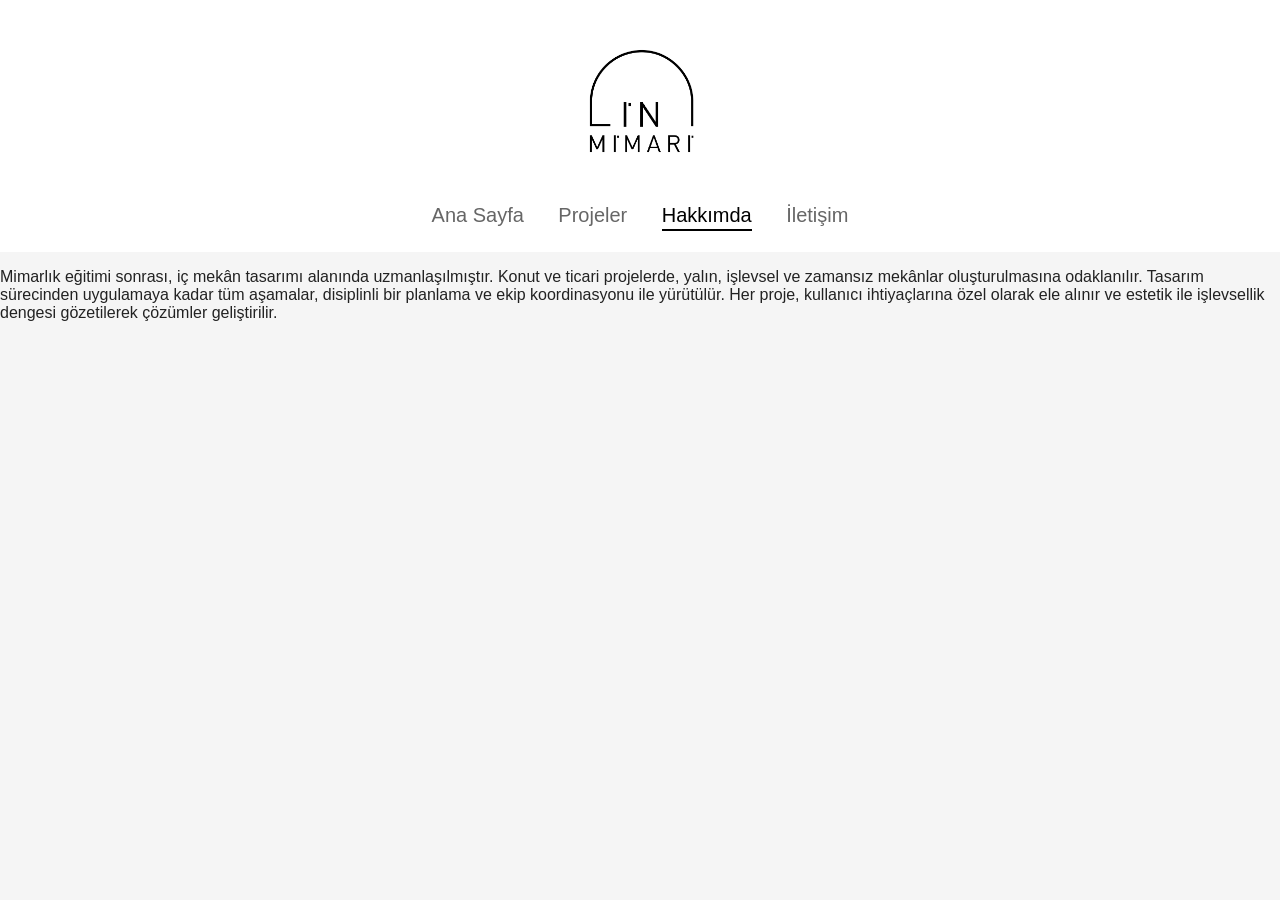
==== hakkimda.html @ 7c8b69ea "Update hakkimda.html" ====
<!DOCTYPE html>
<html lang="tr">
<head>
<meta charset="UTF-8">
<title>Hakkımda</title>
<link rel="stylesheet" href="style.css">
</head>
<body>

<header>
<img src="images/lin2.png" class="logo">

<nav>
<a href="index.html">Ana Sayfa</a>
<a href="projeler.html">Projeler</a>
<a href="hakkimda.html" class="active">Hakkımda</a>
<a href="iletisim.html">İletişim</a>
</nav>
</header>

<section class="about">
<p>
Mimarlık eğitimi sonrası, iç mekân tasarımı alanında uzmanlaşılmıştır.

Konut ve ticari projelerde, yalın, işlevsel ve zamansız mekânlar oluşturulmasına odaklanılır.

Tasarım sürecinden uygulamaya kadar tüm aşamalar, disiplinli bir planlama ve ekip koordinasyonu ile yürütülür.

Her proje, kullanıcı ihtiyaçlarına özel olarak ele alınır ve estetik ile işlevsellik dengesi gözetilerek çözümler geliştirilir.
</p>
</section>

</body>
</html>
---- style.css ----
body {
    font-family: Helvetica, Arial, sans-serif;
    margin: 0;
    background: #f5f5f5;
    color: #222;
}

/* HEADER */
header {
    padding: 25px 20px;
    text-align: center;
    background: white;
}

/* LOGO */
.logo {
    height: 160px;
    margin-bottom: 15px;
}

/* NAV */
nav a {
    margin: 0 15px;
    text-decoration: none;
    color: #666;
    font-size: 20px;
    position: relative;
}

/* aktif link */
nav a.active {
    color: black;
    font-weight: 500;
}

/* alt çizgi efekti */
nav a.active::after {
    content: "";
    position: absolute;
    left: 0;
    bottom: -5px;
    width: 100%;
    height: 2px;
    background: black;
}

/* BAŞLIK */
.section-title {
    text-align: center;
    margin: 40px 0 10px;
    font-size: 25px;
    font-weight: 500;
}

/* GRID */
.projects {
    display: grid;
    grid-template-columns: repeat(2, 1fr);
    gap: 40px;
    padding: 60px;
    max-width: 1200px;
    margin: 0 auto;
}

/* ITEM */
.project-item {
    text-align: center;
    margin-top: 12px;
    font-size: 22px; 
    color: #444;
}

/* GÖRSEL */
.image-box {
    width: 100%;
    aspect-ratio: 3 / 2.3;
    overflow: hidden;
    border-radius: 15px;
    background: #eee;
}

.image-box img {
    width: 100%;
    height: 100%;
    object-fit: cover;
    object-position: top;
    transition: 0.3s;
}

.image-box:hover img {
    transform: scale(1.05);
}
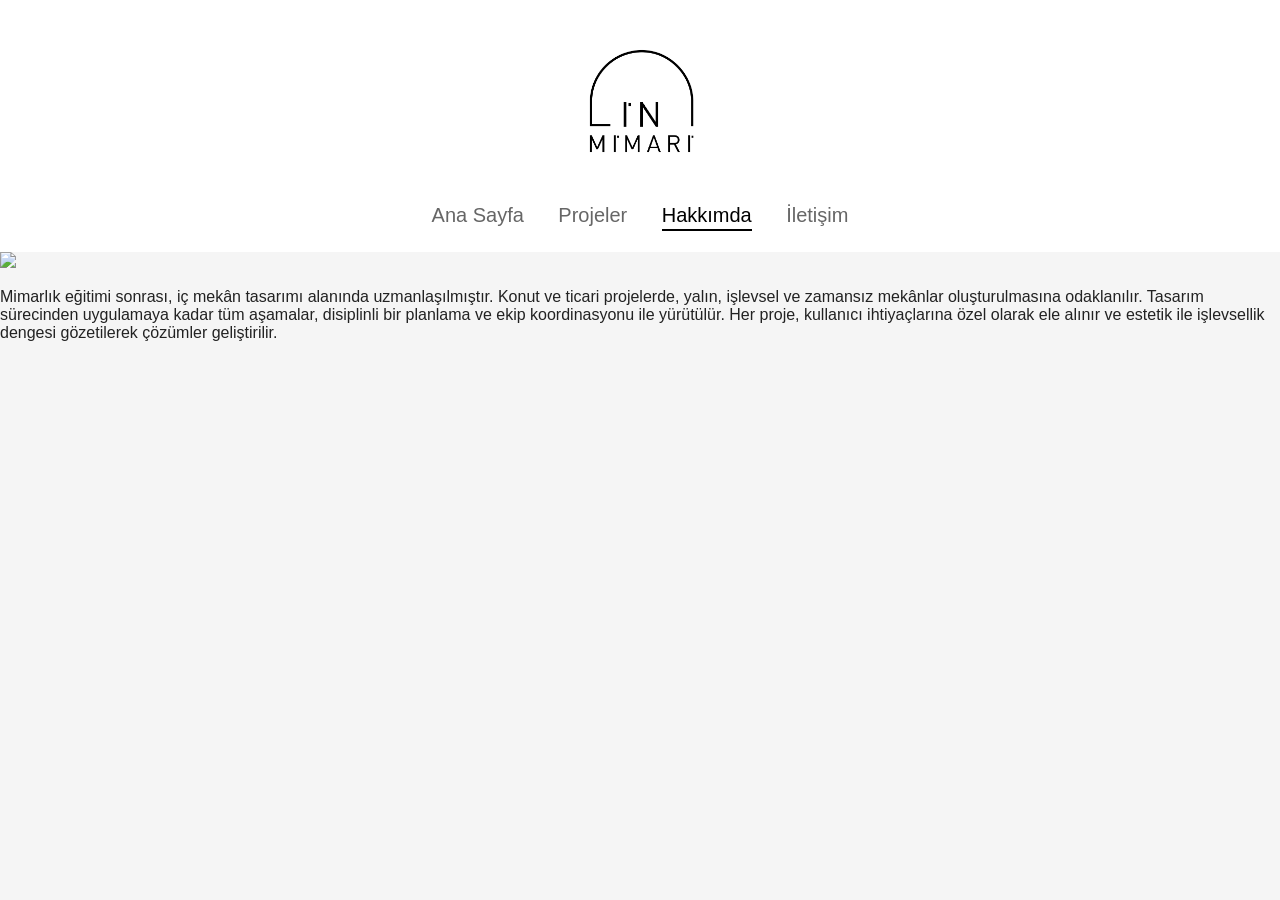
==== commit f1d4ad39: "Update hakkimda.html" ====
--- a/hakkimda.html
+++ b/hakkimda.html
@@ -19,6 +19,15 @@
 </header>
 
 <section class="about">
+
+  <div class="about-container">
+
+    <div class="about-image">
+      <img src="images/ben.png">
+    </div>
+
+    <div class="about-text">
+  
 <p>
 Mimarlık eğitimi sonrası, iç mekân tasarımı alanında uzmanlaşılmıştır.
 
--- a/style.css
+++ b/style.css
@@ -73,7 +73,7 @@
 /* GÖRSEL */
 .image-box {
     width: 100%;
-    aspect-ratio: 3 / 2.3;
+    aspect-ratio: 3 / 1.8;
     overflow: hidden;
     border-radius: 15px;
     background: #eee;
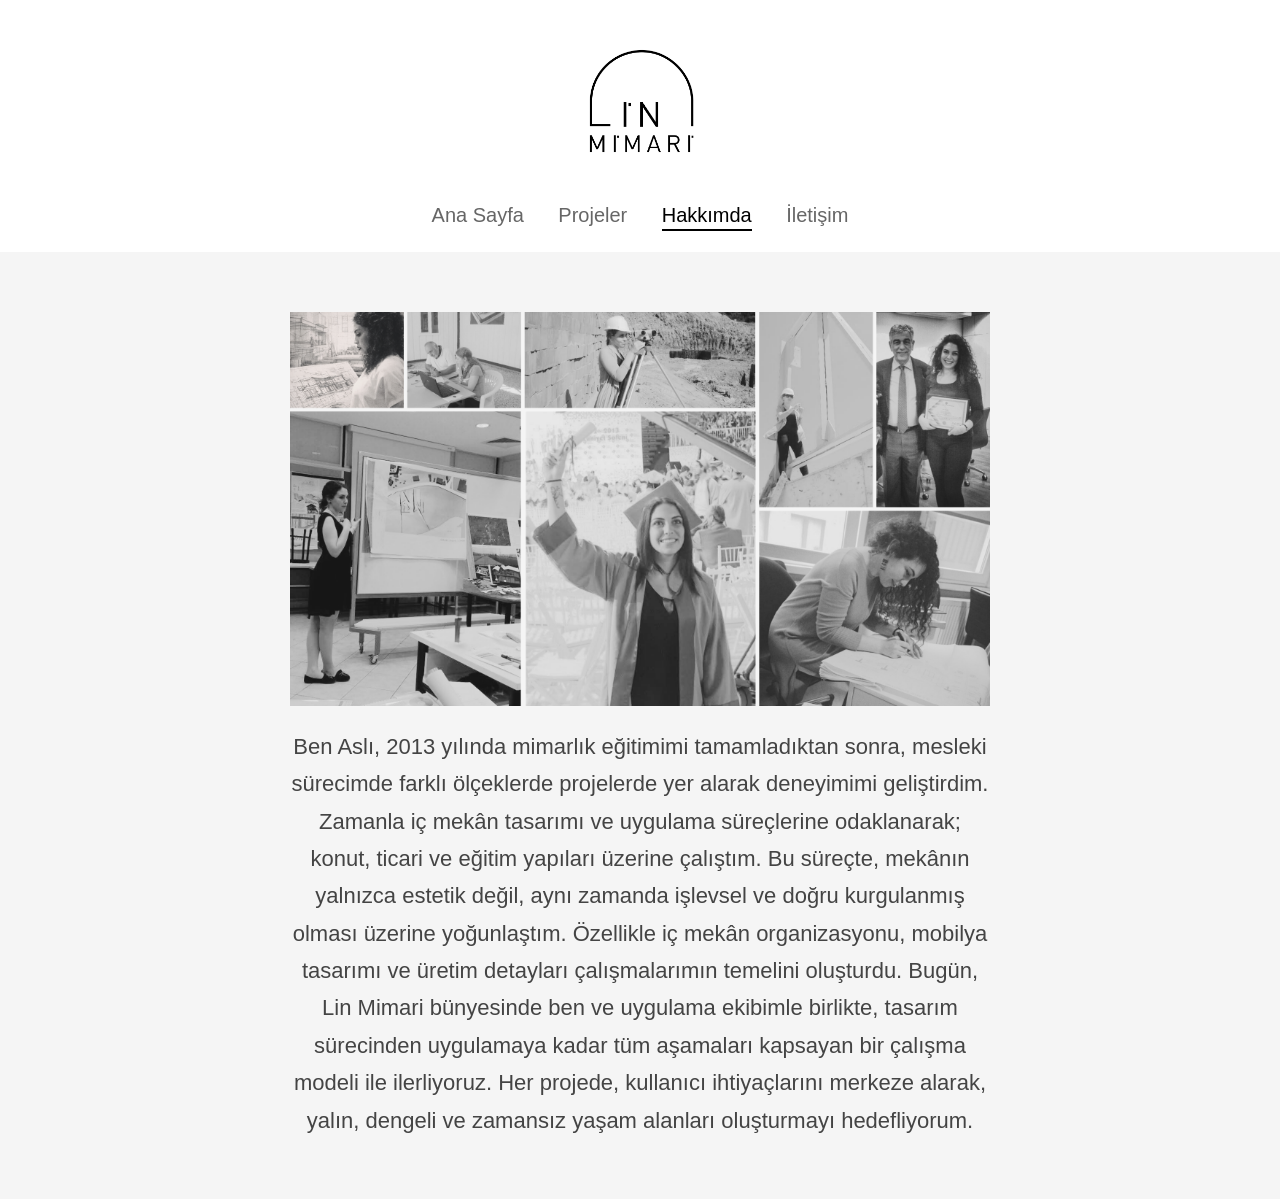
==== commit 7d7a8c60: "Update hakkimda.html" ====
--- a/hakkimda.html
+++ b/hakkimda.html
@@ -29,13 +29,17 @@
     <div class="about-text">
   
 <p>
-Mimarlık eğitimi sonrası, iç mekân tasarımı alanında uzmanlaşılmıştır.
+Ben Aslı,
+  
+  2013 yılında mimarlık eğitimimi tamamladıktan sonra, mesleki sürecimde farklı ölçeklerde projelerde yer alarak deneyimimi geliştirdim.
+  
+  Zamanla iç mekân tasarımı ve uygulama süreçlerine odaklanarak; konut, ticari ve eğitim yapıları üzerine çalıştım. 
+Bu süreçte, mekânın yalnızca estetik değil, aynı zamanda işlevsel ve doğru kurgulanmış olması üzerine yoğunlaştım. 
+Özellikle iç mekân organizasyonu, mobilya tasarımı ve üretim detayları çalışmalarımın temelini oluşturdu.
 
-Konut ve ticari projelerde, yalın, işlevsel ve zamansız mekânlar oluşturulmasına odaklanılır.
+  Bugün, Lin Mimari bünyesinde ben ve uygulama ekibimle birlikte, tasarım sürecinden uygulamaya kadar tüm aşamaları kapsayan bir çalışma modeli ile ilerliyoruz.
 
-Tasarım sürecinden uygulamaya kadar tüm aşamalar, disiplinli bir planlama ve ekip koordinasyonu ile yürütülür.
-
-Her proje, kullanıcı ihtiyaçlarına özel olarak ele alınır ve estetik ile işlevsellik dengesi gözetilerek çözümler geliştirilir.
+  Her projede, kullanıcı ihtiyaçlarını merkeze alarak, yalın, dengeli ve zamansız yaşam alanları oluşturmayı hedefliyorum.
 </p>
 </section>
 
--- a/style.css
+++ b/style.css
@@ -90,3 +90,29 @@
 .image-box:hover img {
     transform: scale(1.05);
 }
+
+/* HAKKIMDA METİN DÜZENİ */
+
+.about {
+    max-width: 700px;
+    margin: 60px auto;
+    padding: 0 20px;
+    text-align: center;
+}
+
+.about p {
+    font-size: 22px;
+    line-height: 1.7;
+    color: #444;
+}
+
+.about-image {
+    width: 100%;
+    max-width: 100%;
+}
+
+.about-image img {
+    width: 100%;
+    height: auto;
+    display: block;
+}
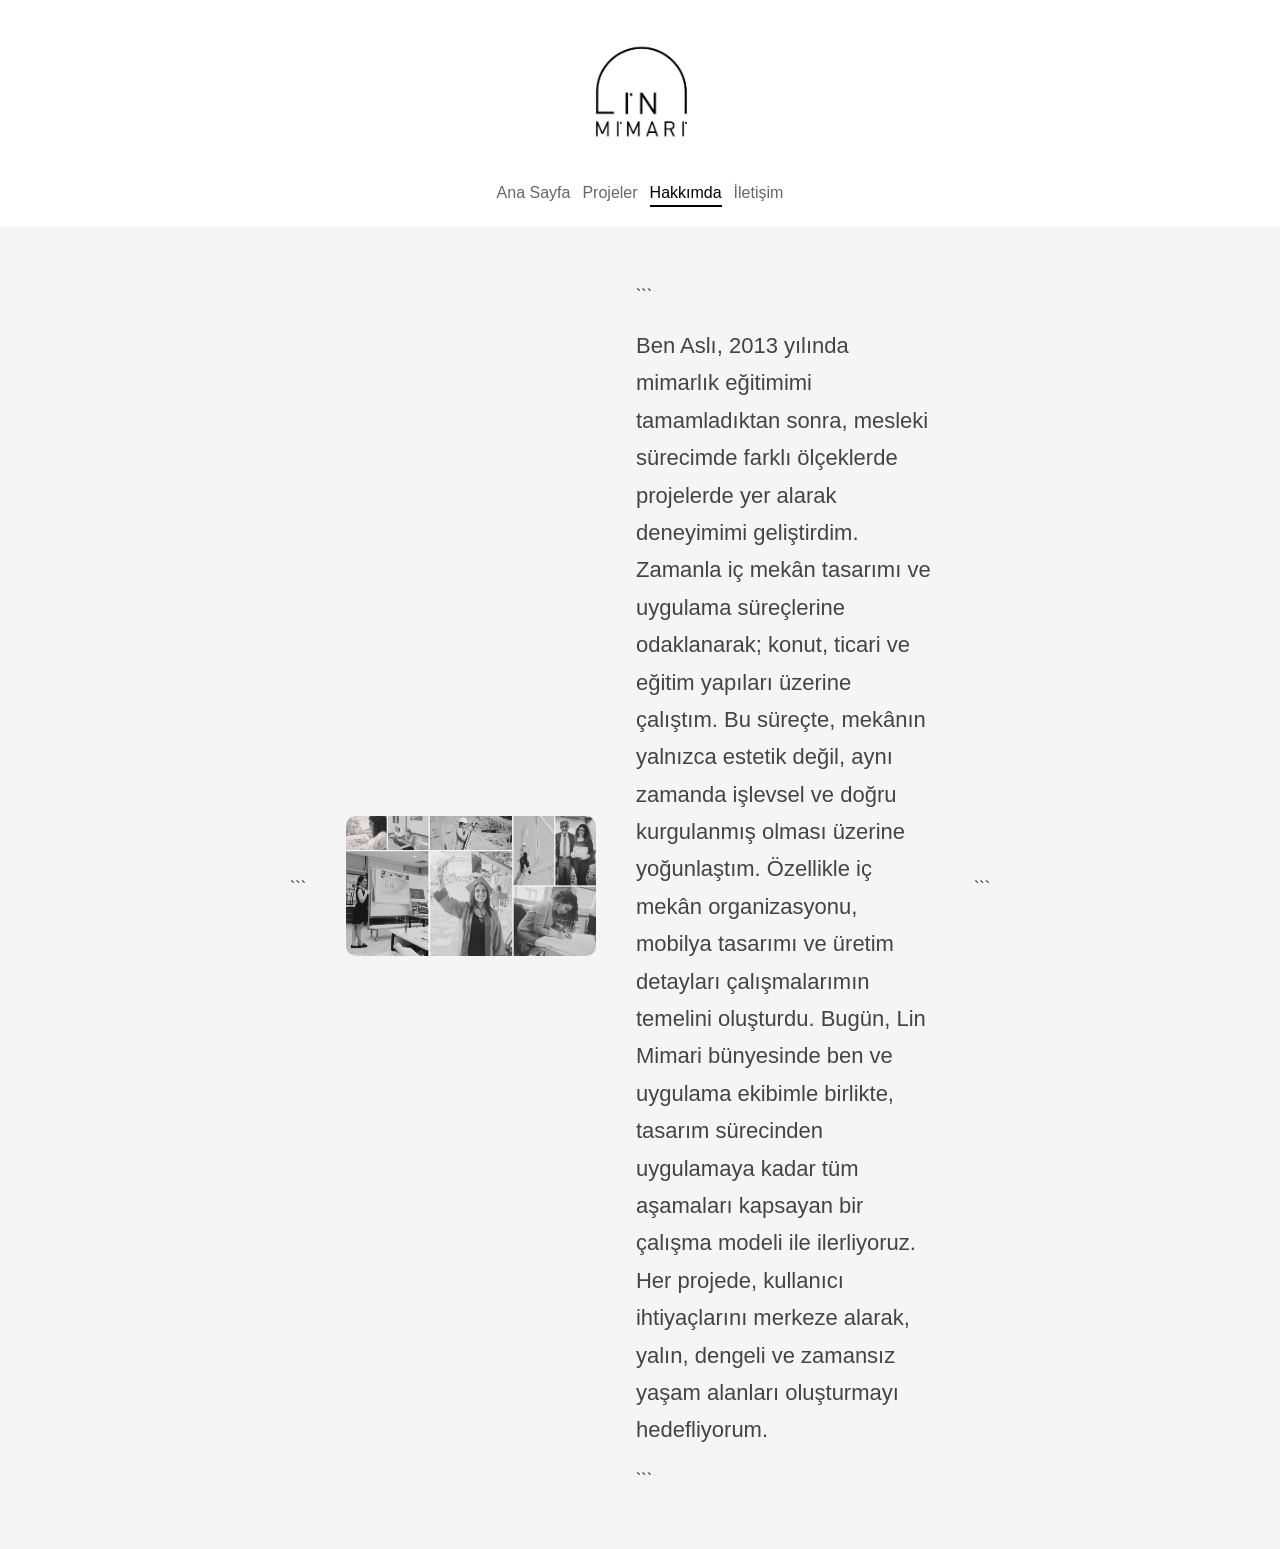
==== commit bede143c: "Update hakkimda.html" ====
--- a/hakkimda.html
+++ b/hakkimda.html
@@ -1,11 +1,14 @@
 <!DOCTYPE html>
+
 <html lang="tr">
 <head>
 <meta charset="UTF-8">
+<meta name="viewport" content="width=device-width, initial-scale=1.0">
 <title>Hakkımda</title>
 <link rel="stylesheet" href="style.css">
 </head>
-<body>
+
+<body class="home">
 
 <header>
 <img src="images/lin2.png" class="logo">
@@ -22,25 +25,37 @@
 
   <div class="about-container">
 
-    <div class="about-image">
-      <img src="images/ben.png">
-    </div>
+```
+<div class="about-image">
+  <img src="images/ben.png">
+</div>
 
-    <div class="about-text">
-  
+<div class="about-text">
+```
+
 <p>
 Ben Aslı,
-  
-  2013 yılında mimarlık eğitimimi tamamladıktan sonra, mesleki sürecimde farklı ölçeklerde projelerde yer alarak deneyimimi geliştirdim.
-  
-  Zamanla iç mekân tasarımı ve uygulama süreçlerine odaklanarak; konut, ticari ve eğitim yapıları üzerine çalıştım. 
-Bu süreçte, mekânın yalnızca estetik değil, aynı zamanda işlevsel ve doğru kurgulanmış olması üzerine yoğunlaştım. 
+
+2013 yılında mimarlık eğitimimi tamamladıktan sonra, mesleki sürecimde farklı ölçeklerde projelerde yer alarak deneyimimi geliştirdim.
+
+Zamanla iç mekân tasarımı ve uygulama süreçlerine odaklanarak; konut, ticari ve eğitim yapıları üzerine çalıştım.
+
+Bu süreçte, mekânın yalnızca estetik değil, aynı zamanda işlevsel ve doğru kurgulanmış olması üzerine yoğunlaştım.
+
 Özellikle iç mekân organizasyonu, mobilya tasarımı ve üretim detayları çalışmalarımın temelini oluşturdu.
 
-  Bugün, Lin Mimari bünyesinde ben ve uygulama ekibimle birlikte, tasarım sürecinden uygulamaya kadar tüm aşamaları kapsayan bir çalışma modeli ile ilerliyoruz.
+Bugün, Lin Mimari bünyesinde ben ve uygulama ekibimle birlikte, tasarım sürecinden uygulamaya kadar tüm aşamaları kapsayan bir çalışma modeli ile ilerliyoruz.
 
-  Her projede, kullanıcı ihtiyaçlarını merkeze alarak, yalın, dengeli ve zamansız yaşam alanları oluşturmayı hedefliyorum.
+Her projede, kullanıcı ihtiyaçlarını merkeze alarak, yalın, dengeli ve zamansız yaşam alanları oluşturmayı hedefliyorum.
+
 </p>
+
+```
+</div>
+```
+
+  </div>
+
 </section>
 
 </body>
--- a/style.css
+++ b/style.css
@@ -1,118 +1,145 @@
 body {
-    font-family: Helvetica, Arial, sans-serif;
-    margin: 0;
-    background: #f5f5f5;
-    color: #222;
+font-family: Helvetica, Arial, sans-serif;
+margin: 0;
+background: #f5f5f5;
+color: #222;
+overflow-x: hidden;
 }
 
 /* HEADER */
 header {
-    padding: 25px 20px;
-    text-align: center;
-    background: white;
+padding: 25px 20px;
+text-align: center;
+background: white;
 }
 
 /* LOGO */
 .logo {
-    height: 160px;
-    margin-bottom: 15px;
+height: 140px;
+margin-bottom: 15px;
 }
 
 /* NAV */
+nav {
+display: flex;
+justify-content: center;
+align-items: center;
+gap: 12px;
+}
+
 nav a {
-    margin: 0 15px;
-    text-decoration: none;
-    color: #666;
-    font-size: 20px;
-    position: relative;
+text-decoration: none;
+color: #666;
+font-size: 16px;
+position: relative;
 }
 
 /* aktif link */
 nav a.active {
-    color: black;
-    font-weight: 500;
+color: black;
+font-weight: 500;
 }
 
-/* alt çizgi efekti */
+/* alt çizgi */
 nav a.active::after {
-    content: "";
-    position: absolute;
-    left: 0;
-    bottom: -5px;
-    width: 100%;
-    height: 2px;
-    background: black;
+content: "";
+position: absolute;
+left: 0;
+bottom: -5px;
+width: 100%;
+height: 2px;
+background: black;
 }
 
 /* BAŞLIK */
 .section-title {
-    text-align: center;
-    margin: 40px 0 10px;
-    font-size: 25px;
-    font-weight: 500;
+text-align: center;
+margin: 40px 0 20px;
+font-size: clamp(22px, 4vw, 32px);
+font-weight: 500;
 }
 
-/* GRID */
-.projects {
-    display: grid;
-    grid-template-columns: repeat(2, 1fr);
-    gap: 40px;
-    padding: 60px;
-    max-width: 1200px;
-    margin: 0 auto;
+/* ANA BLOK */
+.about {
+max-width: 700px;
+margin: 60px auto;
+padding: 0 20px;
+text-align: left;
 }
 
-/* ITEM */
-.project-item {
-    text-align: center;
-    margin-top: 12px;
-    font-size: 22px; 
-    color: #444;
+/* METİN */
+.about p {
+font-size: clamp(16px, 2.5vw, 22px);
+line-height: 1.7;
+color: #444;
+}
+
+/* LİSTE */
+.about li {
+font-size: clamp(16px, 2.5vw, 22px);
+margin-bottom: 10px;
+}
+
+/* HAKKIMDA GRID */
+.about-container {
+display: flex;
+gap: 40px;
+align-items: center;
+}
+
+.about-image img {
+width: 250px;
+border-radius: 10px;
+}
+
+.about-text {
+flex: 1;
 }
 
 /* GÖRSEL */
-.image-box {
-    width: 100%;
-    aspect-ratio: 3 / 1.8;
-    overflow: hidden;
-    border-radius: 15px;
-    background: #eee;
+.content-image {
+width: 100%;
+max-width: 800px;
+display: block;
+margin: 30px auto;
+border-radius: 10px;
 }
 
-.image-box img {
-    width: 100%;
-    height: 100%;
-    object-fit: cover;
-    object-position: top;
-    transition: 0.3s;
+/* FOOTER */
+footer {
+text-align: center;
+padding: 30px;
+color: #777;
 }
 
-.image-box:hover img {
-    transform: scale(1.05);
+/* MOBİL */
+@media (max-width: 768px) {
+
+```
+.logo {
+    height: 110px;
 }
 
-/* HAKKIMDA METİN DÜZENİ */
+nav a {
+    font-size: 13px;
+}
 
 .about {
-    max-width: 700px;
-    margin: 60px auto;
-    padding: 0 20px;
+    margin: 40px auto;
+}
+
+.about-container {
+    flex-direction: column;
     text-align: center;
 }
 
-.about p {
-    font-size: 22px;
-    line-height: 1.7;
-    color: #444;
+.about-image img {
+    width: 180px;
 }
 
-.about-image {
-    width: 100%;
-    max-width: 100%;
+.section-title {
+    text-align: left;
 }
+```
 
-.about-image img {
-    width: 100%;
-    height: auto;
-    display: block;
 }
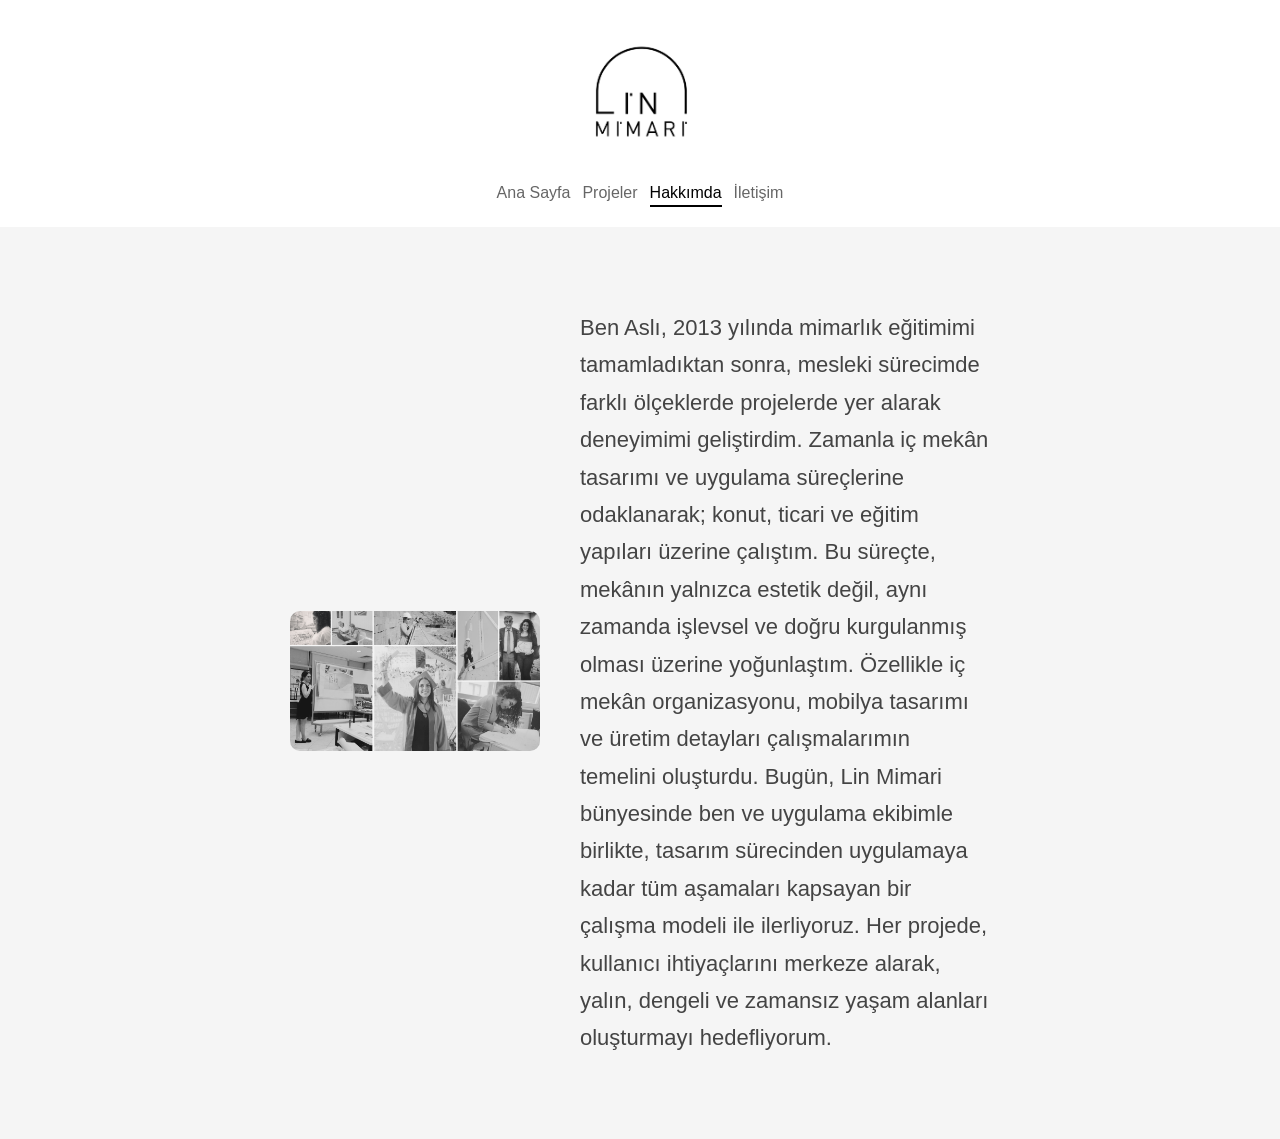
==== commit 72661549: "Update hakkimda.html" ====
--- a/hakkimda.html
+++ b/hakkimda.html
@@ -1,14 +1,11 @@
 <!DOCTYPE html>
-
 <html lang="tr">
 <head>
 <meta charset="UTF-8">
-<meta name="viewport" content="width=device-width, initial-scale=1.0">
 <title>Hakkımda</title>
 <link rel="stylesheet" href="style.css">
 </head>
-
-<body class="home">
+<body>
 
 <header>
 <img src="images/lin2.png" class="logo">
@@ -25,37 +22,25 @@
 
   <div class="about-container">
 
-```
-<div class="about-image">
-  <img src="images/ben.png">
-</div>
+    <div class="about-image">
+      <img src="images/ben.png">
+    </div>
 
-<div class="about-text">
-```
-
+    <div class="about-text">
+  
 <p>
 Ben Aslı,
-
-2013 yılında mimarlık eğitimimi tamamladıktan sonra, mesleki sürecimde farklı ölçeklerde projelerde yer alarak deneyimimi geliştirdim.
-
-Zamanla iç mekân tasarımı ve uygulama süreçlerine odaklanarak; konut, ticari ve eğitim yapıları üzerine çalıştım.
-
-Bu süreçte, mekânın yalnızca estetik değil, aynı zamanda işlevsel ve doğru kurgulanmış olması üzerine yoğunlaştım.
-
+  
+  2013 yılında mimarlık eğitimimi tamamladıktan sonra, mesleki sürecimde farklı ölçeklerde projelerde yer alarak deneyimimi geliştirdim.
+  
+  Zamanla iç mekân tasarımı ve uygulama süreçlerine odaklanarak; konut, ticari ve eğitim yapıları üzerine çalıştım. 
+Bu süreçte, mekânın yalnızca estetik değil, aynı zamanda işlevsel ve doğru kurgulanmış olması üzerine yoğunlaştım. 
 Özellikle iç mekân organizasyonu, mobilya tasarımı ve üretim detayları çalışmalarımın temelini oluşturdu.
 
-Bugün, Lin Mimari bünyesinde ben ve uygulama ekibimle birlikte, tasarım sürecinden uygulamaya kadar tüm aşamaları kapsayan bir çalışma modeli ile ilerliyoruz.
+  Bugün, Lin Mimari bünyesinde ben ve uygulama ekibimle birlikte, tasarım sürecinden uygulamaya kadar tüm aşamaları kapsayan bir çalışma modeli ile ilerliyoruz.
 
-Her projede, kullanıcı ihtiyaçlarını merkeze alarak, yalın, dengeli ve zamansız yaşam alanları oluşturmayı hedefliyorum.
-
+  Her projede, kullanıcı ihtiyaçlarını merkeze alarak, yalın, dengeli ve zamansız yaşam alanları oluşturmayı hedefliyorum.
 </p>
-
-```
-</div>
-```
-
-  </div>
-
 </section>
 
 </body>
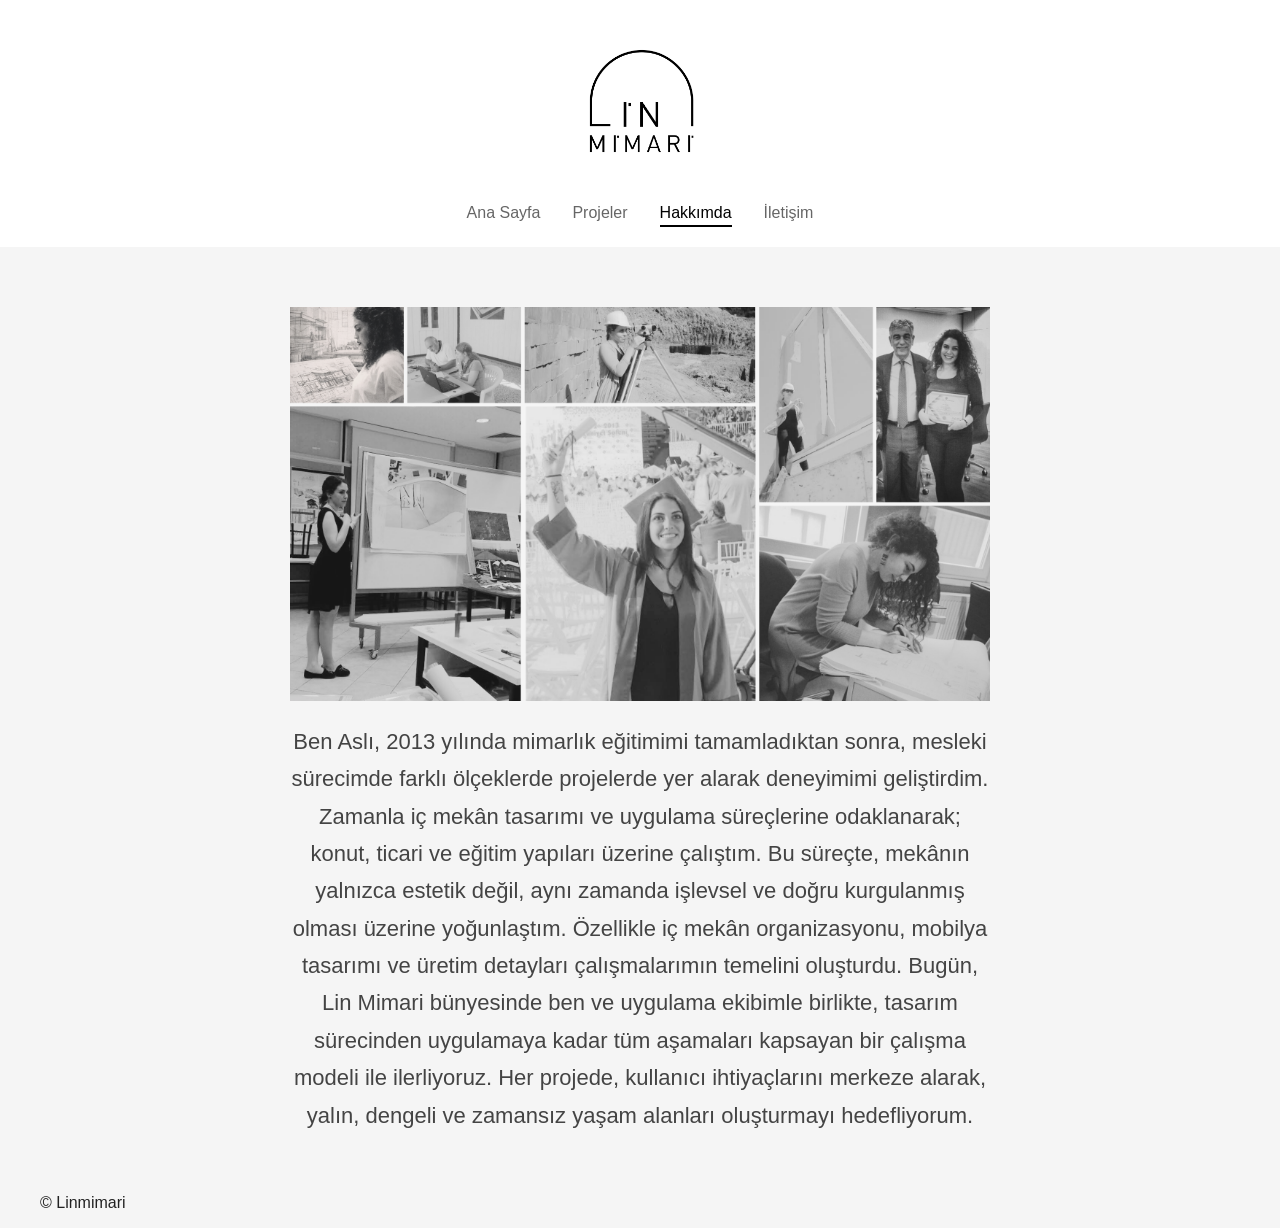
==== commit 389b2baa: "Update hakkimda.html" ====
--- a/hakkimda.html
+++ b/hakkimda.html
@@ -42,6 +42,9 @@
   Her projede, kullanıcı ihtiyaçlarını merkeze alarak, yalın, dengeli ve zamansız yaşam alanları oluşturmayı hedefliyorum.
 </p>
 </section>
+<footer>
+        <p>© Linmimari</p>
+</footer>
 
 </body>
 </html>
--- a/style.css
+++ b/style.css
@@ -1,145 +1,206 @@
+
 body {
-font-family: Helvetica, Arial, sans-serif;
-margin: 0;
-background: #f5f5f5;
-color: #222;
-overflow-x: hidden;
+    font-family: Helvetica, Arial, sans-serif;
+    margin: 0;
+    background: #f5f5f5;
+    color: #222;
+    overflow-x: hidden;
 }
 
 /* HEADER */
 header {
-padding: 25px 20px;
-text-align: center;
-background: white;
+    padding: 25px 20px;
+    text-align: center;
+    background: white;
 }
 
 /* LOGO */
 .logo {
-height: 140px;
-margin-bottom: 15px;
+    height: 160px;
+    margin-bottom: 15px;
 }
 
 /* NAV */
 nav {
-display: flex;
-justify-content: center;
-align-items: center;
-gap: 12px;
+    display: flex;
+    justify-content: center;
+    align-items: center;
+    gap: 12px;
+    flex-wrap: nowrap;
 }
 
 nav a {
-text-decoration: none;
-color: #666;
-font-size: 16px;
-position: relative;
+    margin: 0 10px;
+    text-decoration: none;
+    color: #666;
+    font-size: 16px;
+    position: relative;
 }
 
 /* aktif link */
 nav a.active {
-color: black;
-font-weight: 500;
+    color: black;
+    font-weight: 500;
 }
 
 /* alt çizgi */
 nav a.active::after {
-content: "";
-position: absolute;
-left: 0;
-bottom: -5px;
-width: 100%;
-height: 2px;
-background: black;
+    content: "";
+    position: absolute;
+    left: 0;
+    bottom: -5px;
+    width: 100%;
+    height: 2px;
+    background: black;
 }
 
 /* BAŞLIK */
 .section-title {
-text-align: center;
-margin: 40px 0 20px;
-font-size: clamp(22px, 4vw, 32px);
-font-weight: 500;
-}
-
-/* ANA BLOK */
+    text-align: center;
+    margin: 40px 0 20px;
+    font-size: 32px;
+    font-weight: 500;
+}
+
+/* ORTAK İÇERİK BLOĞU */
 .about {
-max-width: 700px;
-margin: 60px auto;
-padding: 0 20px;
-text-align: left;
-}
-
-/* METİN */
+    max-width: 700px;
+    margin: 60px auto;
+    padding: 0 20px;
+    text-align: center;
+}
+
+/* 🔥 TÜM METİNLER (ANASAYFA + HAKKIMDA AYNI) */
 .about p {
-font-size: clamp(16px, 2.5vw, 22px);
-line-height: 1.7;
-color: #444;
-}
-
-/* LİSTE */
+    font-size: 22px;
+    line-height: 1.7;
+    color: #444;
+}
+
+/* ANASAYFA SOL HİZALI */
+body.home .about {
+    text-align: left;
+}
+
+/* SERVICES */
+.about ul {
+    padding-left: 20px;
+    text-align: left;
+}
+
 .about li {
-font-size: clamp(16px, 2.5vw, 22px);
-margin-bottom: 10px;
-}
-
-/* HAKKIMDA GRID */
-.about-container {
-display: flex;
-gap: 40px;
-align-items: center;
-}
-
+    font-size: 22px;
+    margin-bottom: 10px;
+}
+
+/* PROJECT GRID */
+.projects {
+    display: grid;
+    grid-template-columns: repeat(2, 1fr);
+    gap: 40px;
+    padding: 60px;
+    max-width: 1200px;
+    margin: 0 auto;
+}
+
+/* PROJECT TEXT */
+.project-item {
+    text-align: center;
+    margin-top: 12px;
+    font-size: 18px;
+    color: #444;
+}
+
+/* IMAGE */
+.image-box {
+    width: 100%;
+    aspect-ratio: 3 / 1.8;
+    overflow: hidden;
+    border-radius: 15px;
+    background: #eee;
+}
+
+.image-box img {
+    width: 100%;
+    height: 100%;
+    object-fit: cover;
+    object-position: top;
+    transition: 0.3s;
+}
+
+.image-box:hover img {
+    transform: scale(1.05);
+}
+
+/* HAKKIMDA GÖRSEL */
 .about-image img {
-width: 250px;
-border-radius: 10px;
-}
-
-.about-text {
-flex: 1;
-}
-
-/* GÖRSEL */
+    width: 100%;
+    height: auto;
+    display: block;
+}
+
+/* METİN ALTI GÖRSEL */
 .content-image {
-width: 100%;
-max-width: 800px;
-display: block;
-margin: 30px auto;
-border-radius: 10px;
-}
-
-/* FOOTER */
-footer {
-text-align: center;
-padding: 30px;
-color: #777;
-}
-
-/* MOBİL */
-@media (max-width: 768px) {
-
-```
-.logo {
-    height: 110px;
-}
-
-nav a {
-    font-size: 13px;
-}
-
-.about {
-    margin: 40px auto;
-}
-
-.about-container {
-    flex-direction: column;
-    text-align: center;
-}
-
-.about-image img {
-    width: 180px;
-}
-
-.section-title {
-    text-align: left;
-}
-```
-
-}
+    width: 100%;
+    max-width: 800px;
+    display: block;
+    margin: 30px auto;
+    border-radius: 10px;
+}
+
+/* MOBİL NAV */
+@media (max-width: 600px) {
+    nav a {
+        font-size: 13px;
+        margin: 0 6px;
+    }
+}
+
+/* İLETİŞİM SAYFASI */
+
+.contact {
+    max-width: 600px;
+    margin: 80px auto;
+    padding: 0 20px;
+    text-align: center;
+}
+
+.contact p {
+    font-size: 20px;
+    line-height: 1.8;
+    color: #444;
+    margin-bottom: 12px;
+}
+
+/* başlık varsa */
+.contact h2 {
+    font-size: 26px;
+    margin-bottom: 25px;
+}
+/* MOBİLDE FONT SABİTLEME */
+html {
+    -webkit-text-size-adjust: 100%;
+}
+
+/* TÜM SAYFALAR İÇİN AYNI BOYUT */
+.about p,
+.about li {
+    font-size: 22px;
+}
+
+/* MOBİL DENGELEME */
+@media (max-width: 600px) {
+
+    .about p,
+    .about li {
+        font-size: 18px;
+    }
+
+    .section-title {
+        font-size: 26px;
+    }
+}
+
+footer p {
+    margin-left: 40px;
+}
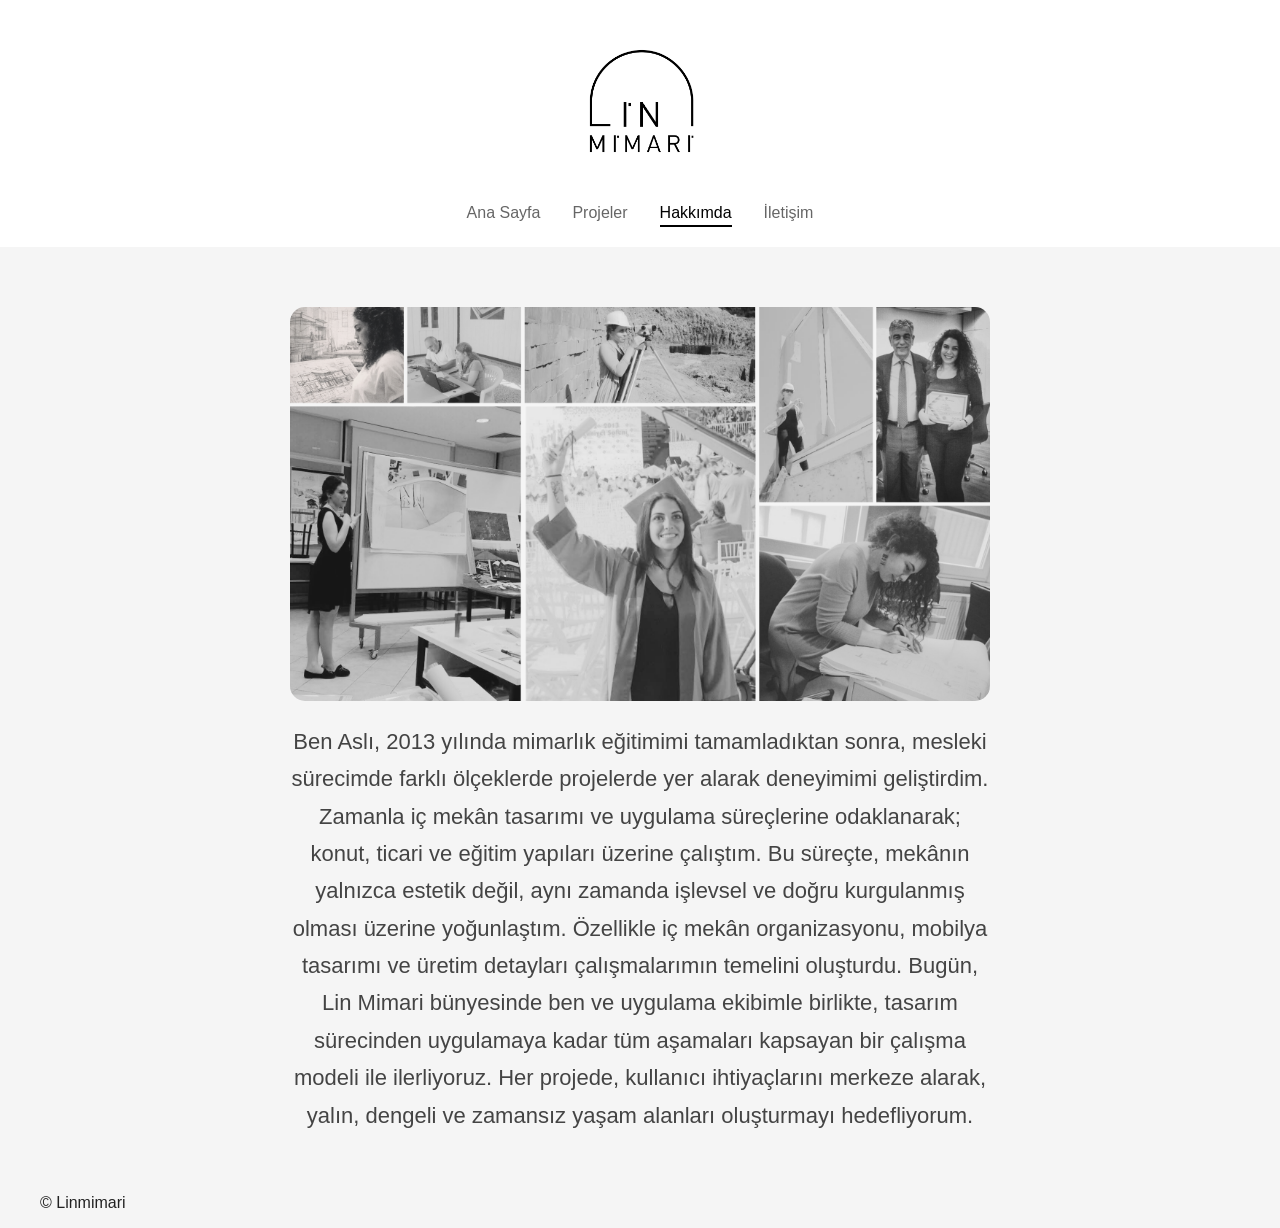
==== commit 788a5b25: "Update hakkimda.html" ====
--- a/hakkimda.html
+++ b/hakkimda.html
@@ -31,6 +31,7 @@
 <p>
 Ben Aslı,
   
+  
   2013 yılında mimarlık eğitimimi tamamladıktan sonra, mesleki sürecimde farklı ölçeklerde projelerde yer alarak deneyimimi geliştirdim.
   
   Zamanla iç mekân tasarımı ve uygulama süreçlerine odaklanarak; konut, ticari ve eğitim yapıları üzerine çalıştım. 
--- a/style.css
+++ b/style.css
@@ -137,6 +137,7 @@
     width: 100%;
     height: auto;
     display: block;
+    border-radius: 15px;
 }
 
 /* METİN ALTI GÖRSEL */
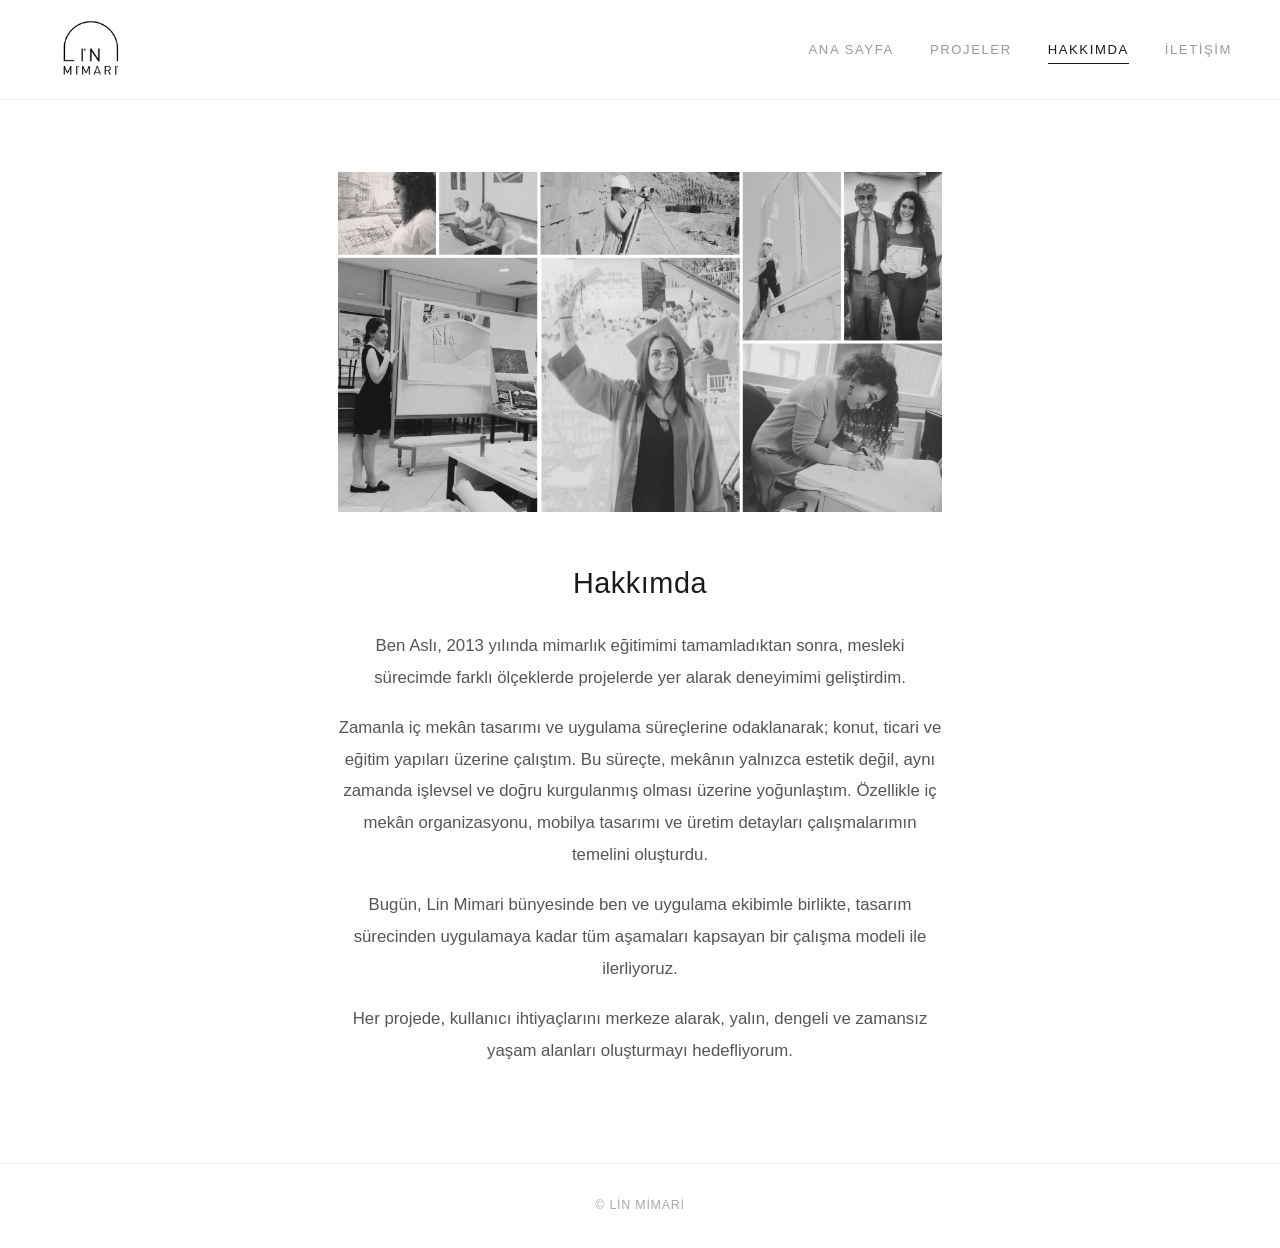
==== commit c2f337cb: "update website design" ====
--- a/hakkimda.html
+++ b/hakkimda.html
@@ -1,51 +1,47 @@
-<!DOCTYPE html>
-<html lang="tr">
-<head>
-<meta charset="UTF-8">
-<title>Hakkımda</title>
-<link rel="stylesheet" href="style.css">
-</head>
-<body>
-
-<header>
-<img src="images/lin2.png" class="logo">
-
-<nav>
-<a href="index.html">Ana Sayfa</a>
-<a href="projeler.html">Projeler</a>
-<a href="hakkimda.html" class="active">Hakkımda</a>
-<a href="iletisim.html">İletişim</a>
-</nav>
-</header>
-
-<section class="about">
-
-  <div class="about-container">
-
-    <div class="about-image">
-      <img src="images/ben.png">
-    </div>
-
-    <div class="about-text">
-  
-<p>
-Ben Aslı,
-  
-  
-  2013 yılında mimarlık eğitimimi tamamladıktan sonra, mesleki sürecimde farklı ölçeklerde projelerde yer alarak deneyimimi geliştirdim.
-  
-  Zamanla iç mekân tasarımı ve uygulama süreçlerine odaklanarak; konut, ticari ve eğitim yapıları üzerine çalıştım. 
-Bu süreçte, mekânın yalnızca estetik değil, aynı zamanda işlevsel ve doğru kurgulanmış olması üzerine yoğunlaştım. 
-Özellikle iç mekân organizasyonu, mobilya tasarımı ve üretim detayları çalışmalarımın temelini oluşturdu.
-
-  Bugün, Lin Mimari bünyesinde ben ve uygulama ekibimle birlikte, tasarım sürecinden uygulamaya kadar tüm aşamaları kapsayan bir çalışma modeli ile ilerliyoruz.
-
-  Her projede, kullanıcı ihtiyaçlarını merkeze alarak, yalın, dengeli ve zamansız yaşam alanları oluşturmayı hedefliyorum.
-</p>
-</section>
-<footer>
-        <p>© Linmimari</p>
-</footer>
-
-</body>
-</html>
+<!DOCTYPE html>
+<html lang="tr">
+<head>
+  <meta charset="UTF-8">
+  <meta name="viewport" content="width=device-width, initial-scale=1.0">
+  <title>Hakkımda — Lin Mimari</title>
+  <link rel="stylesheet" href="style.css">
+</head>
+<body>
+
+  <header class="header">
+    <a href="index.html"><img src="images/lin22.png" alt="Lin Mimari" class="logo"></a>
+    <nav class="nav">
+      <a href="index.html">Ana Sayfa</a>
+      <a href="projeler.html">Projeler</a>
+      <a href="hakkimda.html" class="active">Hakkımda</a>
+      <a href="iletisim.html">İletişim</a>
+    </nav>
+    <button class="hamburger" aria-label="Menü">
+      <span></span>
+      <span></span>
+      <span></span>
+    </button>
+  </header>
+
+  <main>
+
+    <div class="about-split">
+      <img src="images/ben.png" alt="Aslı" class="about-img">
+      <div class="about-text">
+        <h2>Hakkımda</h2>
+        <p>Ben Aslı, 2013 yılında mimarlık eğitimimi tamamladıktan sonra, mesleki sürecimde farklı ölçeklerde projelerde yer alarak deneyimimi geliştirdim.</p>
+        <p>Zamanla iç mekân tasarımı ve uygulama süreçlerine odaklanarak; konut, ticari ve eğitim yapıları üzerine çalıştım. Bu süreçte, mekânın yalnızca estetik değil, aynı zamanda işlevsel ve doğru kurgulanmış olması üzerine yoğunlaştım. Özellikle iç mekân organizasyonu, mobilya tasarımı ve üretim detayları çalışmalarımın temelini oluşturdu.</p>
+        <p>Bugün, Lin Mimari bünyesinde ben ve uygulama ekibimle birlikte, tasarım sürecinden uygulamaya kadar tüm aşamaları kapsayan bir çalışma modeli ile ilerliyoruz.</p>
+        <p>Her projede, kullanıcı ihtiyaçlarını merkeze alarak, yalın, dengeli ve zamansız yaşam alanları oluşturmayı hedefliyorum.</p>
+      </div>
+    </div>
+
+  </main>
+
+  <footer class="footer">
+    <p>&copy; Lin Mimari</p>
+  </footer>
+
+  <script src="script.js"></script>
+</body>
+</html>
--- a/style.css
+++ b/style.css
@@ -1,207 +1,965 @@
-
-body {
-    font-family: Helvetica, Arial, sans-serif;
-    margin: 0;
-    background: #f5f5f5;
-    color: #222;
-    overflow-x: hidden;
-}
-
-/* HEADER */
-header {
-    padding: 25px 20px;
-    text-align: center;
-    background: white;
-}
-
-/* LOGO */
-.logo {
-    height: 160px;
-    margin-bottom: 15px;
-}
-
-/* NAV */
-nav {
-    display: flex;
-    justify-content: center;
-    align-items: center;
-    gap: 12px;
-    flex-wrap: nowrap;
-}
-
-nav a {
-    margin: 0 10px;
-    text-decoration: none;
-    color: #666;
-    font-size: 16px;
-    position: relative;
-}
-
-/* aktif link */
-nav a.active {
-    color: black;
-    font-weight: 500;
-}
-
-/* alt çizgi */
-nav a.active::after {
-    content: "";
-    position: absolute;
-    left: 0;
-    bottom: -5px;
-    width: 100%;
-    height: 2px;
-    background: black;
-}
-
-/* BAŞLIK */
-.section-title {
-    text-align: center;
-    margin: 40px 0 20px;
-    font-size: 32px;
-    font-weight: 500;
-}
-
-/* ORTAK İÇERİK BLOĞU */
-.about {
-    max-width: 700px;
-    margin: 60px auto;
-    padding: 0 20px;
-    text-align: center;
-}
-
-/* 🔥 TÜM METİNLER (ANASAYFA + HAKKIMDA AYNI) */
-.about p {
-    font-size: 22px;
-    line-height: 1.7;
-    color: #444;
-}
-
-/* ANASAYFA SOL HİZALI */
-body.home .about {
-    text-align: left;
-}
-
-/* SERVICES */
-.about ul {
-    padding-left: 20px;
-    text-align: left;
-}
-
-.about li {
-    font-size: 22px;
-    margin-bottom: 10px;
-}
-
-/* PROJECT GRID */
-.projects {
-    display: grid;
-    grid-template-columns: repeat(2, 1fr);
-    gap: 40px;
-    padding: 60px;
-    max-width: 1200px;
-    margin: 0 auto;
-}
-
-/* PROJECT TEXT */
-.project-item {
-    text-align: center;
-    margin-top: 12px;
-    font-size: 18px;
-    color: #444;
-}
-
-/* IMAGE */
-.image-box {
-    width: 100%;
-    aspect-ratio: 3 / 1.8;
-    overflow: hidden;
-    border-radius: 15px;
-    background: #eee;
-}
-
-.image-box img {
-    width: 100%;
-    height: 100%;
-    object-fit: cover;
-    object-position: top;
-    transition: 0.3s;
-}
-
-.image-box:hover img {
-    transform: scale(1.05);
-}
-
-/* HAKKIMDA GÖRSEL */
-.about-image img {
-    width: 100%;
-    height: auto;
-    display: block;
-    border-radius: 15px;
-}
-
-/* METİN ALTI GÖRSEL */
-.content-image {
-    width: 100%;
-    max-width: 800px;
-    display: block;
-    margin: 30px auto;
-    border-radius: 10px;
-}
-
-/* MOBİL NAV */
-@media (max-width: 600px) {
-    nav a {
-        font-size: 13px;
-        margin: 0 6px;
-    }
-}
-
-/* İLETİŞİM SAYFASI */
-
-.contact {
-    max-width: 600px;
-    margin: 80px auto;
-    padding: 0 20px;
-    text-align: center;
-}
-
-.contact p {
-    font-size: 20px;
-    line-height: 1.8;
-    color: #444;
-    margin-bottom: 12px;
-}
-
-/* başlık varsa */
-.contact h2 {
-    font-size: 26px;
-    margin-bottom: 25px;
-}
-/* MOBİLDE FONT SABİTLEME */
-html {
-    -webkit-text-size-adjust: 100%;
-}
-
-/* TÜM SAYFALAR İÇİN AYNI BOYUT */
-.about p,
-.about li {
-    font-size: 22px;
-}
-
-/* MOBİL DENGELEME */
-@media (max-width: 600px) {
-
-    .about p,
-    .about li {
-        font-size: 18px;
-    }
-
-    .section-title {
-        font-size: 26px;
-    }
-}
-
-footer p {
-    margin-left: 40px;
-}
+/* ===== RESET & BASE ===== */
+*, *::before, *::after {
+  box-sizing: border-box;
+  margin: 0;
+  padding: 0;
+}
+
+html {
+  scroll-behavior: smooth;
+  -webkit-text-size-adjust: 100%;
+}
+
+body {
+  font-family: 'Helvetica Neue', Helvetica, Arial, sans-serif;
+  color: #1a1a1a;
+  background: #fff;
+  line-height: 1.6;
+  -webkit-font-smoothing: antialiased;
+  -moz-osx-font-smoothing: grayscale;
+  min-height: 100vh;
+  display: flex;
+  flex-direction: column;
+}
+
+main {
+  flex: 1;
+}
+
+img {
+  max-width: 100%;
+  display: block;
+}
+
+a {
+  color: inherit;
+  text-decoration: none;
+}
+
+/* ===== HEADER ===== */
+.header {
+  position: fixed;
+  top: 0;
+  left: 0;
+  right: 0;
+  z-index: 1000;
+  background: rgba(255, 255, 255, 0.97);
+  backdrop-filter: blur(12px);
+  -webkit-backdrop-filter: blur(12px);
+  display: flex;
+  align-items: center;
+  justify-content: space-between;
+  padding: 0 48px;
+  height: 100px;
+  border-bottom: 1px solid rgba(0, 0, 0, 0.06);
+}
+
+.logo {
+  height: 84px;
+}
+
+.nav {
+  display: flex;
+  align-items: center;
+  gap: 36px;
+}
+
+.nav a {
+  color: #999;
+  font-size: 0.82rem;
+  letter-spacing: 0.12em;
+  text-transform: uppercase;
+  transition: color 0.3s;
+  position: relative;
+}
+
+.nav a:hover,
+.nav a.active {
+  color: #1a1a1a;
+}
+
+.nav a.active::after {
+  content: '';
+  position: absolute;
+  bottom: -4px;
+  left: 0;
+  right: 0;
+  height: 1px;
+  background: #1a1a1a;
+}
+
+/* Hamburger */
+.hamburger {
+  display: none;
+  flex-direction: column;
+  justify-content: center;
+  gap: 6px;
+  cursor: pointer;
+  background: none;
+  border: none;
+  padding: 8px;
+  z-index: 1001;
+}
+
+.hamburger span {
+  display: block;
+  width: 22px;
+  height: 1.5px;
+  background: #1a1a1a;
+  transition: all 0.3s ease;
+  transform-origin: center;
+}
+
+.hamburger.active span:nth-child(1) {
+  transform: translateY(7.5px) rotate(45deg);
+}
+
+.hamburger.active span:nth-child(2) {
+  opacity: 0;
+}
+
+.hamburger.active span:nth-child(3) {
+  transform: translateY(-7.5px) rotate(-45deg);
+}
+
+/* ===== MAIN ===== */
+main {
+  margin-top: 100px;
+}
+
+/* ===== HERO ===== */
+.hero {
+  display: flex;
+  align-items: center;
+  min-height: calc(100vh - 100px);
+  padding: 80px 48px;
+  gap: 72px;
+  max-width: 1400px;
+  margin: 0 auto;
+}
+
+.hero-content {
+  flex: 1;
+}
+
+.hero-content h1 {
+  font-size: 3rem;
+  font-weight: 300;
+  line-height: 1.2;
+  letter-spacing: -0.01em;
+  margin-bottom: 28px;
+}
+
+.hero-content p {
+  font-size: 1.1rem;
+  color: #555;
+  line-height: 1.85;
+  max-width: 500px;
+}
+
+.hero-content p + p {
+  margin-top: 20px;
+}
+
+.hero-image {
+  flex: 1;
+  max-width: 600px;
+}
+
+.hero-image img {
+  width: 100%;
+  height: 540px;
+  object-fit: cover;
+}
+
+/* Hero fade-in */
+@keyframes fadeUp {
+  from {
+    opacity: 0;
+    transform: translateY(20px);
+  }
+  to {
+    opacity: 1;
+    transform: translateY(0);
+  }
+}
+
+.hero-content {
+  animation: fadeUp 0.8s ease-out;
+}
+
+.hero-image {
+  animation: fadeUp 0.8s ease-out 0.15s both;
+}
+
+/* ===== SECTIONS ===== */
+.section {
+  padding: 96px 48px;
+}
+
+.section--alt {
+  background: #f8f8f8;
+}
+
+.section__title {
+  text-align: center;
+  font-size: 2rem;
+  font-weight: 300;
+  letter-spacing: 0.03em;
+  margin-bottom: 56px;
+}
+
+.section__inner {
+  max-width: 1200px;
+  margin: 0 auto;
+}
+
+/* ===== SERVICES ===== */
+.services-grid {
+  display: grid;
+  grid-template-columns: repeat(3, 1fr);
+  gap: 1px;
+  background: #e0e0e0;
+  max-width: 960px;
+  margin: 0 auto;
+}
+
+.service-item {
+  background: #f8f8f8;
+  padding: 36px 28px;
+  text-align: center;
+  display: flex;
+  align-items: center;
+  justify-content: center;
+  min-height: 100px;
+}
+
+.service-item h3 {
+  font-size: 0.95rem;
+  font-weight: 400;
+  color: #333;
+  letter-spacing: 0.01em;
+  line-height: 1.5;
+}
+
+/* ===== TIMELINE ===== */
+.timeline {
+  display: flex;
+  justify-content: space-between;
+  position: relative;
+  max-width: 1000px;
+  margin: 0 auto;
+  padding: 0 20px;
+}
+
+.timeline-step {
+  text-align: center;
+  position: relative;
+  flex: 1;
+  padding: 0 12px;
+}
+
+/* Connecting line between icons */
+.timeline-step:not(:last-child)::after {
+  content: '';
+  position: absolute;
+  top: 36px;
+  left: calc(50% + 40px);
+  width: calc(100% - 80px);
+  height: 1px;
+  background: #ddd;
+}
+
+.timeline-icon {
+  width: 72px;
+  height: 72px;
+  border-radius: 50%;
+  border: 1.5px solid #ddd;
+  display: flex;
+  align-items: center;
+  justify-content: center;
+  margin: 0 auto 18px;
+  position: relative;
+  z-index: 1;
+  background: #fff;
+  transition: border-color 0.4s, box-shadow 0.4s;
+}
+
+.timeline-icon svg {
+  width: 28px;
+  height: 28px;
+  color: #999;
+  transition: color 0.4s;
+}
+
+.timeline-step:hover .timeline-icon {
+  border-color: #1a1a1a;
+  box-shadow: 0 0 0 4px rgba(26, 26, 26, 0.06);
+}
+
+.timeline-step:hover .timeline-icon svg {
+  color: #1a1a1a;
+}
+
+.timeline-num {
+  display: block;
+  font-size: 0.72rem;
+  color: #bbb;
+  letter-spacing: 0.12em;
+  margin-bottom: 10px;
+  font-weight: 500;
+}
+
+.timeline-step h3 {
+  font-size: 0.88rem;
+  font-weight: 500;
+  color: #1a1a1a;
+  margin-bottom: 8px;
+  letter-spacing: 0.01em;
+  line-height: 1.4;
+}
+
+.timeline-step p {
+  font-size: 0.8rem;
+  color: #999;
+  line-height: 1.5;
+}
+
+/* ===== PAGE HEADER ===== */
+.page-header {
+  text-align: center;
+  padding: 64px 48px 0;
+}
+
+.page-header h1 {
+  font-size: 2.2rem;
+  font-weight: 300;
+  letter-spacing: 0.03em;
+}
+
+/* ===== PROJECTS ===== */
+.projects-wrap {
+  max-width: 1200px;
+  margin: 0 auto;
+  padding: 48px 48px 96px;
+}
+
+.project-category {
+  margin-bottom: 72px;
+}
+
+.project-category:last-child {
+  margin-bottom: 0;
+}
+
+.project-category__title {
+  font-size: 1.1rem;
+  font-weight: 400;
+  letter-spacing: 0.08em;
+  text-transform: uppercase;
+  color: #888;
+  margin-bottom: 28px;
+  padding-bottom: 12px;
+  border-bottom: 1px solid #eee;
+}
+
+.project-grid {
+  display: grid;
+  grid-template-columns: repeat(3, 1fr);
+  gap: 20px;
+}
+
+.project-card {
+  overflow: hidden;
+}
+
+.project-card__image {
+  width: 100%;
+  aspect-ratio: 3 / 2;
+  overflow: hidden;
+  background: #f0f0f0;
+}
+
+.project-card__image img {
+  width: 100%;
+  height: 100%;
+  object-fit: cover;
+  transition: transform 0.6s ease;
+}
+
+.project-card:hover .project-card__image img {
+  transform: scale(1.04);
+}
+
+.project-card__label {
+  font-size: 0.85rem;
+  color: #777;
+  margin-top: 10px;
+  font-weight: 400;
+}
+
+/* ===== ABOUT ===== */
+.about-split {
+  display: flex;
+  flex-direction: column;
+  align-items: center;
+  max-width: 700px;
+  margin: 0 auto;
+  padding: 72px 48px 96px;
+}
+
+.about-img {
+  width: 100%;
+  max-width: 700px;
+  height: auto;
+  display: block;
+  margin-bottom: 48px;
+}
+
+.about-text {
+  text-align: center;
+}
+
+.about-text h2 {
+  font-size: 1.8rem;
+  font-weight: 300;
+  margin-bottom: 24px;
+  letter-spacing: 0.02em;
+  color: #1a1a1a;
+}
+
+.about-text p {
+  font-size: 1.05rem;
+  color: #555;
+  line-height: 1.9;
+}
+
+.about-text p + p {
+  margin-top: 18px;
+}
+
+/* ===== HIGHLIGHTS ===== */
+.highlights {
+  display: flex;
+  justify-content: center;
+  gap: 1px;
+  background: #e0e0e0;
+  max-width: 900px;
+  margin: 0 auto;
+}
+
+.highlight-item {
+  flex: 1;
+  background: #f8f8f8;
+  text-align: center;
+  padding: 40px 24px;
+}
+
+.highlight-value {
+  display: block;
+  font-size: 1.15rem;
+  font-weight: 500;
+  color: #1a1a1a;
+  letter-spacing: 0.02em;
+  margin-bottom: 8px;
+}
+
+.highlight-label {
+  display: block;
+  font-size: 0.72rem;
+  text-transform: uppercase;
+  letter-spacing: 0.1em;
+  color: #999;
+}
+
+/* ===== PHILOSOPHY ===== */
+.philosophy {
+  max-width: 700px;
+  margin: 0 auto 32px;
+  padding: 0;
+  border: none;
+  text-align: center;
+}
+
+.philosophy p {
+  font-size: 1.6rem;
+  font-weight: 300;
+  line-height: 1.6;
+  color: #1a1a1a;
+  font-style: italic;
+}
+
+.philosophy-context {
+  max-width: 600px;
+  margin: 0 auto;
+  text-align: center;
+  font-size: 1rem;
+  color: #777;
+  line-height: 1.8;
+}
+
+/* ===== ABOUT GALLERY ===== */
+.about-gallery {
+  display: grid;
+  grid-template-columns: repeat(3, 1fr);
+  grid-auto-rows: 200px;
+  gap: 12px;
+  max-width: 1000px;
+  margin: 0 auto;
+}
+
+.about-gallery__item {
+  overflow: hidden;
+}
+
+.about-gallery__item--tall {
+  grid-row: span 2;
+}
+
+.about-gallery__item img {
+  width: 100%;
+  height: 100%;
+  object-fit: cover;
+  transition: transform 0.6s ease;
+}
+
+.about-gallery__item:hover img {
+  transform: scale(1.04);
+}
+
+.about-gallery__cta {
+  text-align: center;
+  margin-top: 40px;
+}
+
+.about-gallery__link {
+  display: inline-block;
+  font-size: 0.85rem;
+  letter-spacing: 0.1em;
+  text-transform: uppercase;
+  color: #1a1a1a;
+  border: 1px solid #1a1a1a;
+  padding: 14px 36px;
+  transition: background 0.3s, color 0.3s;
+}
+
+.about-gallery__link:hover {
+  background: #1a1a1a;
+  color: #fff;
+}
+
+/* ===== CONTACT ===== */
+.contact-section {
+  text-align: center;
+  max-width: 560px;
+  margin: 0 auto;
+  padding: 72px 48px 96px;
+}
+
+.contact-section h2 {
+  font-size: 1.8rem;
+  font-weight: 300;
+  margin-bottom: 36px;
+  letter-spacing: 0.02em;
+}
+
+.contact-item {
+  margin-bottom: 20px;
+}
+
+.contact-icon {
+  width: 28px;
+  height: 28px;
+  color: #999;
+  margin-bottom: 12px;
+}
+
+.contact-item span {
+  display: block;
+  font-size: 0.78rem;
+  text-transform: uppercase;
+  letter-spacing: 0.1em;
+  color: #999;
+  margin-bottom: 6px;
+}
+
+.contact-item a,
+.contact-item p {
+  font-size: 1.15rem;
+  color: #333;
+  line-height: 1.6;
+}
+
+.contact-item a {
+  border-bottom: 1px solid #ddd;
+  transition: border-color 0.3s;
+  padding-bottom: 2px;
+}
+
+.contact-item a:hover {
+  border-color: #1a1a1a;
+}
+
+/* ===== LIGHTBOX ===== */
+.lightbox {
+  position: fixed;
+  inset: 0;
+  z-index: 2000;
+  background: rgba(0, 0, 0, 0.92);
+  display: flex;
+  align-items: center;
+  justify-content: center;
+  opacity: 0;
+  pointer-events: none;
+  transition: opacity 0.3s ease;
+}
+
+.lightbox.open {
+  opacity: 1;
+  pointer-events: auto;
+}
+
+.lightbox__img {
+  max-width: 90vw;
+  max-height: 90vh;
+  object-fit: contain;
+  transition: transform 0.3s ease;
+}
+
+.lightbox__close {
+  position: absolute;
+  top: 20px;
+  right: 28px;
+  background: none;
+  border: none;
+  color: #fff;
+  font-size: 2.2rem;
+  cursor: pointer;
+  line-height: 1;
+  opacity: 0.7;
+  transition: opacity 0.3s;
+}
+
+.lightbox__close:hover {
+  opacity: 1;
+}
+
+/* ===== FOOTER ===== */
+.footer {
+  text-align: center;
+  padding: 32px 48px;
+  border-top: 1px solid #eee;
+}
+
+.footer p {
+  font-size: 0.78rem;
+  color: #aaa;
+  letter-spacing: 0.06em;
+  text-transform: uppercase;
+}
+
+/* ======================= */
+/* ===== RESPONSIVE ====== */
+/* ======================= */
+
+/* Tablet */
+@media (max-width: 1024px) {
+  .header {
+    padding: 0 32px;
+  }
+
+  .hero {
+    padding: 64px 32px;
+    gap: 48px;
+  }
+
+  .hero-content h1 {
+    font-size: 2.4rem;
+  }
+
+  .hero-image img {
+    height: 420px;
+  }
+
+  .section {
+    padding: 72px 32px;
+  }
+
+  .services-grid {
+    grid-template-columns: repeat(2, 1fr);
+  }
+
+  .project-grid {
+    grid-template-columns: repeat(2, 1fr);
+  }
+
+  .projects-wrap {
+    padding: 40px 32px 72px;
+  }
+
+  .about-split {
+    padding: 56px 32px 72px;
+    gap: 48px;
+  }
+
+  .about-photo {
+    flex: 0 0 280px;
+  }
+
+  .contact-section {
+    padding: 56px 32px 72px;
+  }
+
+  .page-header {
+    padding: 48px 32px 0;
+  }
+}
+
+/* Mobile */
+@media (max-width: 768px) {
+  .header {
+    padding: 16px 24px;
+    height: auto;
+    flex-direction: column;
+    gap: 12px;
+  }
+
+  main {
+    margin-top: 64px;
+  }
+
+  /* Nav stays visible on mobile */
+  .nav {
+    gap: 16px;
+  }
+
+  .nav a {
+    font-size: 0.7rem;
+    letter-spacing: 0.08em;
+  }
+
+  /* Timeline vertical */
+  .timeline {
+    flex-direction: column;
+    max-width: 480px;
+    margin: 0 auto;
+    padding: 0;
+    gap: 40px;
+  }
+
+  .timeline-step {
+    text-align: left;
+    padding: 0;
+    display: flex;
+    align-items: center;
+    gap: 16px;
+  }
+
+  .timeline-step:not(:last-child)::after {
+    display: none;
+  }
+
+  .timeline-icon {
+    width: 52px;
+    height: 52px;
+    flex-shrink: 0;
+    margin: 0;
+  }
+
+  .timeline-icon svg {
+    width: 22px;
+    height: 22px;
+  }
+
+  .timeline-body {
+    min-width: 0;
+  }
+
+  .timeline-num {
+    margin-bottom: 2px;
+    font-size: 0.68rem;
+  }
+
+  .timeline-step h3 {
+    font-size: 0.92rem;
+    margin-bottom: 2px;
+  }
+
+  .timeline-step p {
+    font-size: 0.8rem;
+  }
+
+  /* Hero stacked */
+  .hero {
+    flex-direction: column;
+    padding: 40px 24px;
+    min-height: auto;
+    gap: 40px;
+  }
+
+  .hero-content h1 {
+    font-size: 2rem;
+  }
+
+  .hero-content p {
+    font-size: 1rem;
+  }
+
+  .hero-image {
+    max-width: 100%;
+  }
+
+  .hero-image img {
+    height: 300px;
+  }
+
+  /* Sections */
+  .section {
+    padding: 56px 24px;
+  }
+
+  .section__title {
+    font-size: 1.5rem;
+    margin-bottom: 40px;
+  }
+
+  .services-grid {
+    grid-template-columns: 1fr;
+  }
+
+  .service-item {
+    padding: 24px 20px;
+    min-height: auto;
+  }
+
+  /* Projects */
+  .page-header {
+    padding: 40px 24px 0;
+  }
+
+  .page-header h1 {
+    font-size: 1.6rem;
+  }
+
+  .projects-wrap {
+    padding: 32px 24px 56px;
+  }
+
+  .project-category {
+    margin-bottom: 48px;
+  }
+
+  .project-grid {
+    grid-template-columns: repeat(2, 1fr);
+    gap: 12px;
+  }
+
+  .project-category__title {
+    font-size: 0.95rem;
+    margin-bottom: 20px;
+  }
+
+  /* About */
+  .about-split {
+    padding: 0 0 40px;
+  }
+
+  .about-img {
+    margin-bottom: 16px;
+  }
+
+  .about-text {
+    padding: 0 24px;
+  }
+
+  .about-text h2 {
+    font-size: 1.4rem;
+  }
+
+  .about-text p {
+    font-size: 0.95rem;
+    line-height: 1.8;
+  }
+
+  .about-text h2 {
+    font-size: 1.5rem;
+    text-align: center;
+  }
+
+  .about-text p {
+    font-size: 1rem;
+  }
+
+  /* Highlights */
+  .highlights {
+    flex-direction: column;
+  }
+
+  .highlight-item {
+    padding: 28px 20px;
+  }
+
+  .highlight-value {
+    font-size: 1.05rem;
+  }
+
+  /* Philosophy */
+  .philosophy p {
+    font-size: 1.25rem;
+  }
+
+  .philosophy-context {
+    font-size: 0.92rem;
+  }
+
+  /* About Gallery */
+  .about-gallery {
+    grid-template-columns: repeat(2, 1fr);
+    grid-auto-rows: 160px;
+  }
+
+  .about-gallery__item--tall {
+    grid-row: span 1;
+  }
+
+  .about-gallery__cta {
+    margin-top: 28px;
+  }
+
+  /* Contact */
+  .contact-section {
+    padding: 40px 24px 56px;
+  }
+
+  .contact-section h2 {
+    font-size: 1.5rem;
+  }
+
+  .footer {
+    padding: 24px;
+  }
+}
+
+/* Small Mobile */
+@media (max-width: 480px) {
+  .hero-content h1 {
+    font-size: 1.65rem;
+  }
+
+  .hero-image img {
+    height: 220px;
+  }
+
+  .project-grid {
+    grid-template-columns: 1fr;
+    gap: 16px;
+  }
+
+  .section__title {
+    font-size: 1.3rem;
+  }
+
+  .timeline-step p {
+    font-size: 0.78rem;
+  }
+}
